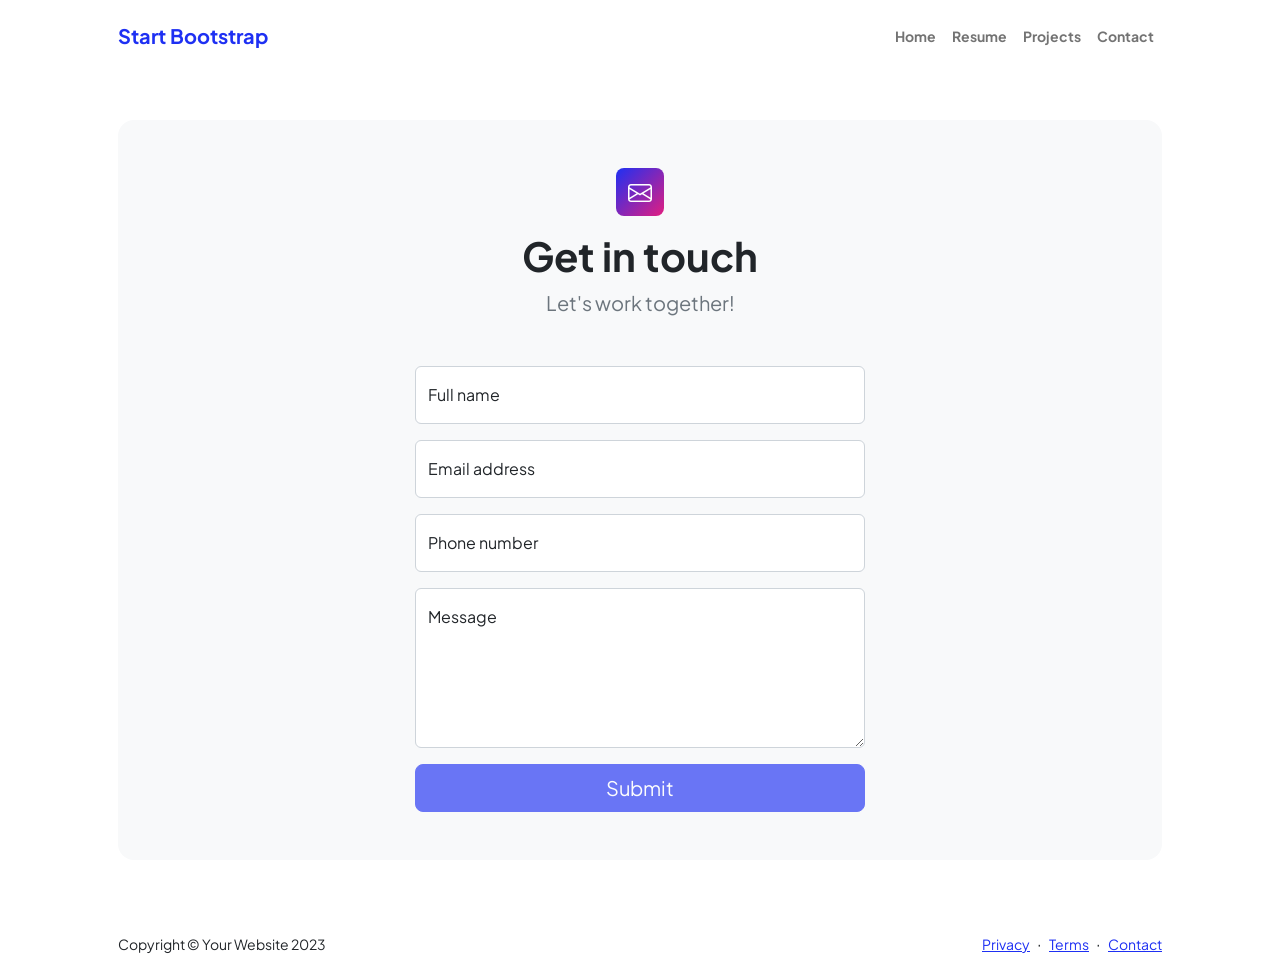
==== contact.html @ ac18ca13 "removed pages folder and relocated children into main folder" ====
<!DOCTYPE html>
<html lang="en">
    <head>
        <meta charset="utf-8" />
        <meta name="viewport" content="width=device-width, initial-scale=1, shrink-to-fit=no" />
        <meta name="description" content />
        <meta name="author" content />
        <title>Modern Business - Start Bootstrap Template</title>
        <!-- Favicon-->
        <link rel="icon" type="image/x-icon" href="assets/favicon.ico" />
        <!-- Custom Google font-->
        <link rel="preconnect" href="https://fonts.googleapis.com" />
        <link rel="preconnect" href="https://fonts.gstatic.com" crossorigin />
        <link href="https://fonts.googleapis.com/css2?family=Plus+Jakarta+Sans:wght@100;200;300;400;500;600;700;800;900&amp;display=swap" rel="stylesheet" />
        <!-- Bootstrap icons-->
        <link href="https://cdn.jsdelivr.net/npm/bootstrap-icons@1.8.1/font/bootstrap-icons.css" rel="stylesheet" />
        <!-- Core theme CSS (includes Bootstrap)-->
        <link href="css/styles.css" rel="stylesheet" />
    </head>
    <body class="d-flex flex-column">
        <main class="flex-shrink-0">
            <!-- Navigation-->
            <nav class="navbar navbar-expand-lg navbar-light bg-white py-3">
                <div class="container px-5">
                    <a class="navbar-brand" href="index.html"><span class="fw-bolder text-primary">Start Bootstrap</span></a>
                    <button class="navbar-toggler" type="button" data-bs-toggle="collapse" data-bs-target="#navbarSupportedContent" aria-controls="navbarSupportedContent" aria-expanded="false" aria-label="Toggle navigation"><span class="navbar-toggler-icon"></span></button>
                    <div class="collapse navbar-collapse" id="navbarSupportedContent">
                        <ul class="navbar-nav ms-auto mb-2 mb-lg-0 small fw-bolder">
                            <li class="nav-item"><a class="nav-link" href="index.html">Home</a></li>
                            <li class="nav-item"><a class="nav-link" href="resume.html">Resume</a></li>
                            <li class="nav-item"><a class="nav-link" href="projects.html">Projects</a></li>
                            <li class="nav-item"><a class="nav-link" href="contact.html">Contact</a></li>
                        </ul>
                    </div>
                </div>
            </nav>
            <!-- Page content-->
            <section class="py-5">
                <div class="container px-5">
                    <!-- Contact form-->
                    <div class="bg-light rounded-4 py-5 px-4 px-md-5">
                        <div class="text-center mb-5">
                            <div class="feature bg-primary bg-gradient-primary-to-secondary text-white rounded-3 mb-3"><i class="bi bi-envelope"></i></div>
                            <h1 class="fw-bolder">Get in touch</h1>
                            <p class="lead fw-normal text-muted mb-0">Let's work together!</p>
                        </div>
                        <div class="row gx-5 justify-content-center">
                            <div class="col-lg-8 col-xl-6">
                                <!-- * * * * * * * * * * * * * * *-->
                                <!-- * * SB Forms Contact Form * *-->
                                <!-- * * * * * * * * * * * * * * *-->
                                <!-- This form is pre-integrated with SB Forms.-->
                                <!-- To make this form functional, sign up at-->
                                <!-- https://startbootstrap.com/solution/contact-forms-->
                                <!-- to get an API token!-->
                                <form id="contactForm" data-sb-form-api-token="API_TOKEN">
                                    <!-- Name input-->
                                    <div class="form-floating mb-3">
                                        <input class="form-control" id="name" type="text" placeholder="Enter your name..." data-sb-validations="required" />
                                        <label for="name">Full name</label>
                                        <div class="invalid-feedback" data-sb-feedback="name:required">A name is required.</div>
                                    </div>
                                    <!-- Email address input-->
                                    <div class="form-floating mb-3">
                                        <input class="form-control" id="email" type="email" placeholder="name@example.com" data-sb-validations="required,email" />
                                        <label for="email">Email address</label>
                                        <div class="invalid-feedback" data-sb-feedback="email:required">An email is required.</div>
                                        <div class="invalid-feedback" data-sb-feedback="email:email">Email is not valid.</div>
                                    </div>
                                    <!-- Phone number input-->
                                    <div class="form-floating mb-3">
                                        <input class="form-control" id="phone" type="tel" placeholder="(123) 456-7890" data-sb-validations="required" />
                                        <label for="phone">Phone number</label>
                                        <div class="invalid-feedback" data-sb-feedback="phone:required">A phone number is required.</div>
                                    </div>
                                    <!-- Message input-->
                                    <div class="form-floating mb-3">
                                        <textarea class="form-control" id="message" type="text" placeholder="Enter your message here..." style="height: 10rem" data-sb-validations="required"></textarea>
                                        <label for="message">Message</label>
                                        <div class="invalid-feedback" data-sb-feedback="message:required">A message is required.</div>
                                    </div>
                                    <!-- Submit success message-->
                                    <!---->
                                    <!-- This is what your users will see when the form-->
                                    <!-- has successfully submitted-->
                                    <div class="d-none" id="submitSuccessMessage">
                                        <div class="text-center mb-3">
                                            <div class="fw-bolder">Form submission successful!</div>
                                            To activate this form, sign up at
                                            <br />
                                            <a href="https://startbootstrap.com/solution/contact-forms">https://startbootstrap.com/solution/contact-forms</a>
                                        </div>
                                    </div>
                                    <!-- Submit error message-->
                                    <!---->
                                    <!-- This is what your users will see when there is-->
                                    <!-- an error submitting the form-->
                                    <div class="d-none" id="submitErrorMessage"><div class="text-center text-danger mb-3">Error sending message!</div></div>
                                    <!-- Submit Button-->
                                    <div class="d-grid"><button class="btn btn-primary btn-lg disabled" id="submitButton" type="submit">Submit</button></div>
                                </form>
                            </div>
                        </div>
                    </div>
                </div>
            </section>
        </main>
        <!-- Footer-->
        <footer class="bg-white py-4 mt-auto">
            <div class="container px-5">
                <div class="row align-items-center justify-content-between flex-column flex-sm-row">
                    <div class="col-auto"><div class="small m-0">Copyright &copy; Your Website 2023</div></div>
                    <div class="col-auto">
                        <a class="small" href="#!">Privacy</a>
                        <span class="mx-1">&middot;</span>
                        <a class="small" href="#!">Terms</a>
                        <span class="mx-1">&middot;</span>
                        <a class="small" href="#!">Contact</a>
                    </div>
                </div>
            </div>
        </footer>
        <!-- Bootstrap core JS-->
        <script src="https://cdn.jsdelivr.net/npm/bootstrap@5.2.3/dist/js/bootstrap.bundle.min.js"></script>
        <!-- Core theme JS-->
        <script src="js/scripts.js"></script>
        <!-- * * * * * * * * * * * * * * * * * * * * * * * * * * * * * * * * * * * * * * * *-->
        <!-- * *                               SB Forms JS                               * *-->
        <!-- * * Activate your form at https://startbootstrap.com/solution/contact-forms * *-->
        <!-- * * * * * * * * * * * * * * * * * * * * * * * * * * * * * * * * * * * * * * * *-->
        <script src="https://cdn.startbootstrap.com/sb-forms-latest.js"></script>
    </body>
</html>
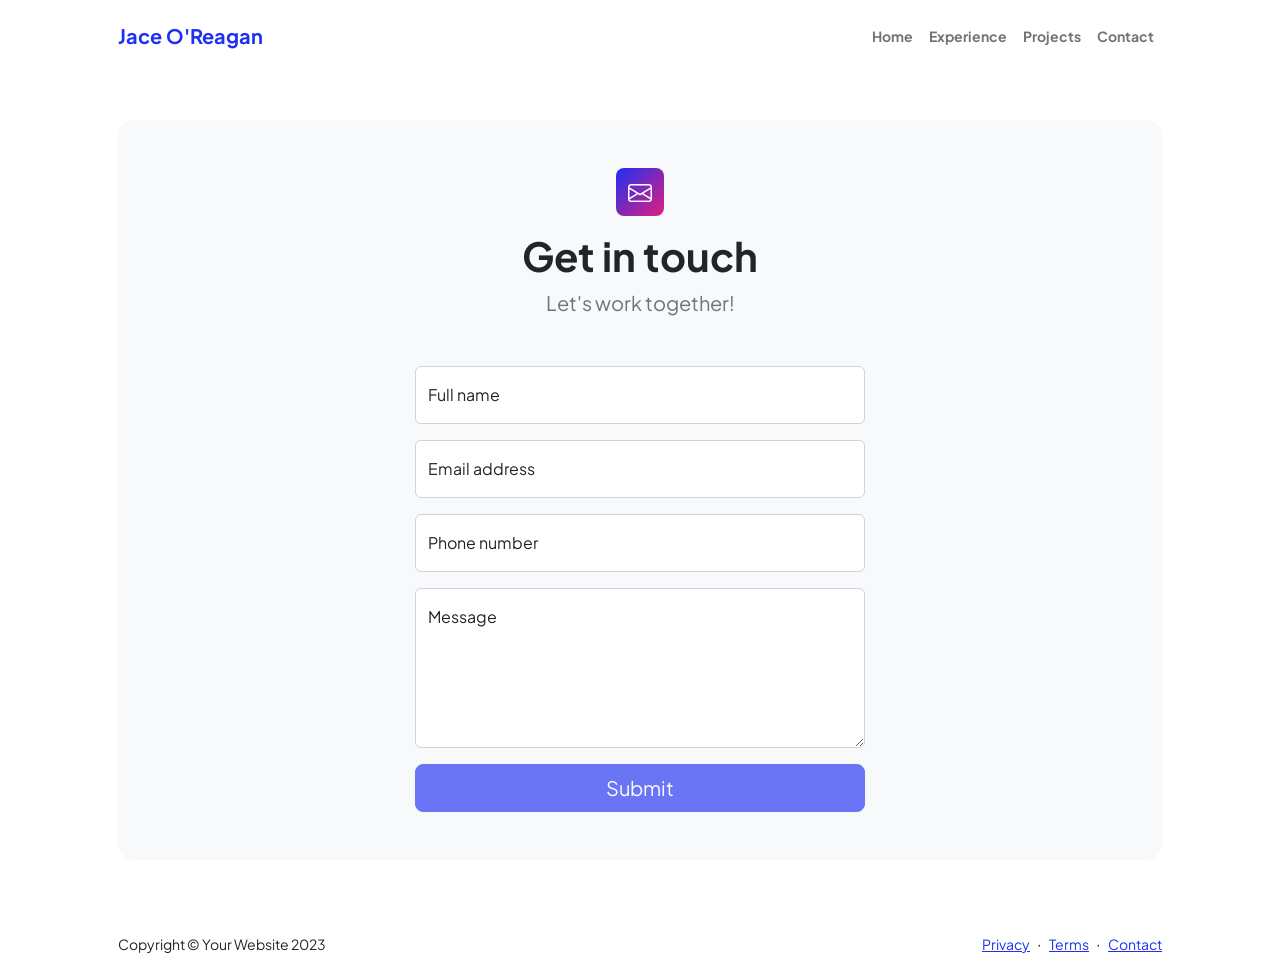
==== commit 3450b670: "experience page done. index header changed. github link points to my github" ====
--- a/contact.html
+++ b/contact.html
@@ -22,12 +22,12 @@
             <!-- Navigation-->
             <nav class="navbar navbar-expand-lg navbar-light bg-white py-3">
                 <div class="container px-5">
-                    <a class="navbar-brand" href="index.html"><span class="fw-bolder text-primary">Start Bootstrap</span></a>
+                    <a class="navbar-brand" href="index.html"><span class="fw-bolder text-primary">Jace O'Reagan</span></a>
                     <button class="navbar-toggler" type="button" data-bs-toggle="collapse" data-bs-target="#navbarSupportedContent" aria-controls="navbarSupportedContent" aria-expanded="false" aria-label="Toggle navigation"><span class="navbar-toggler-icon"></span></button>
                     <div class="collapse navbar-collapse" id="navbarSupportedContent">
                         <ul class="navbar-nav ms-auto mb-2 mb-lg-0 small fw-bolder">
                             <li class="nav-item"><a class="nav-link" href="index.html">Home</a></li>
-                            <li class="nav-item"><a class="nav-link" href="resume.html">Resume</a></li>
+                            <li class="nav-item"><a class="nav-link" href="experience.html">Experience</a></li>
                             <li class="nav-item"><a class="nav-link" href="projects.html">Projects</a></li>
                             <li class="nav-item"><a class="nav-link" href="contact.html">Contact</a></li>
                         </ul>
